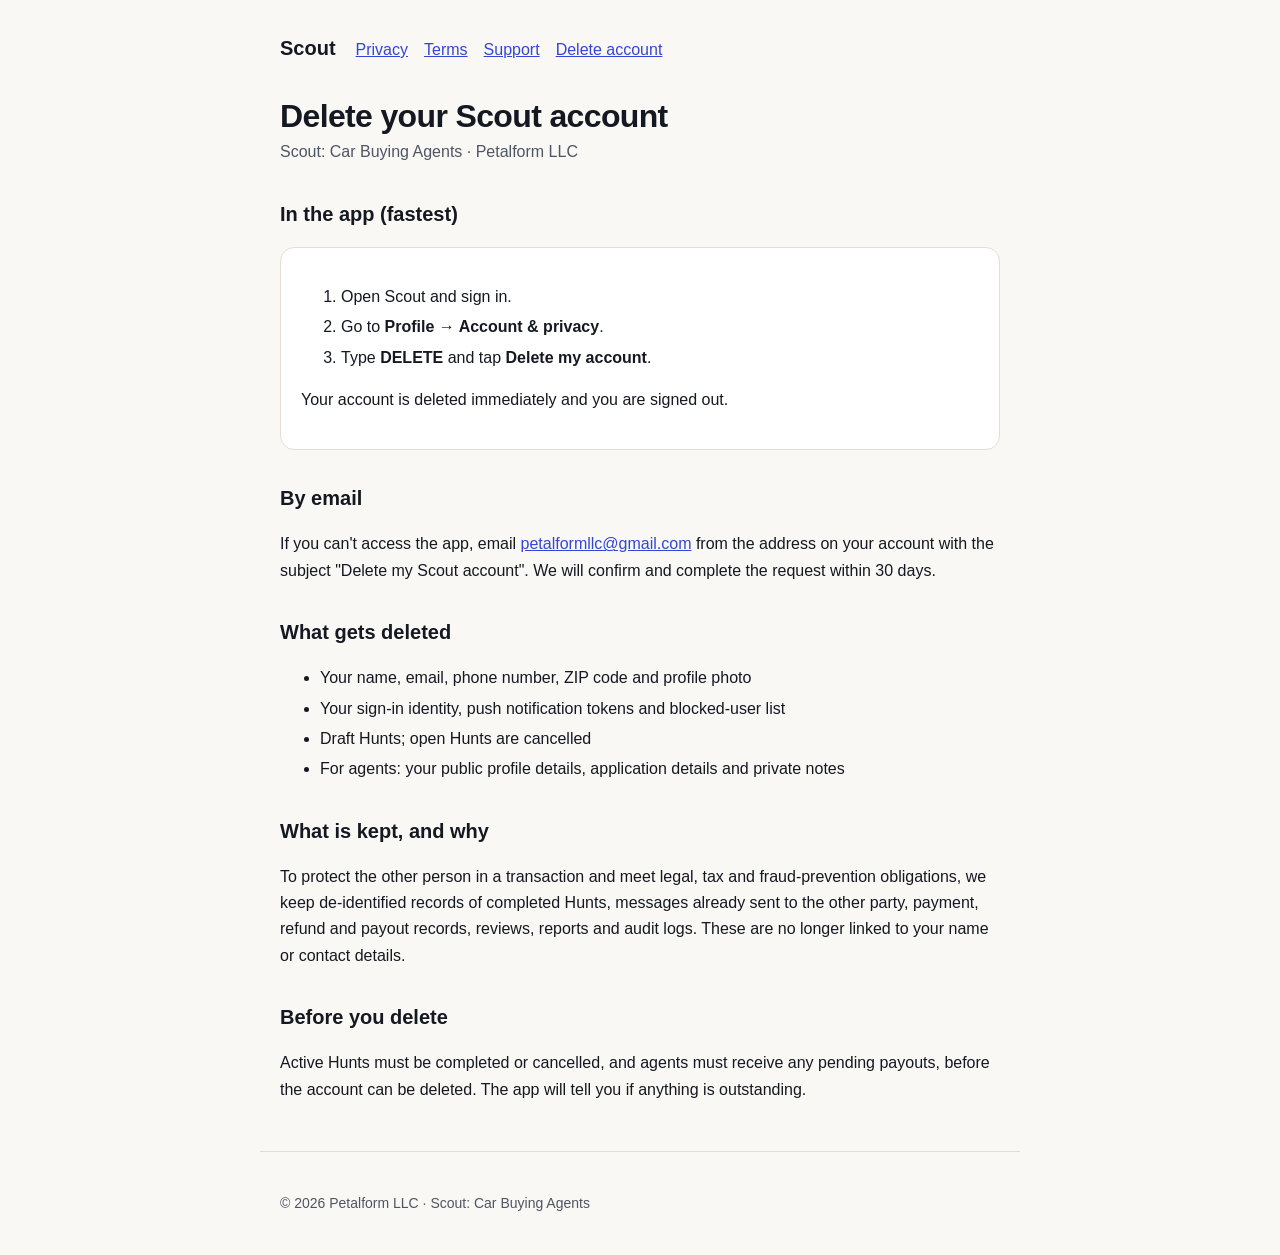
==== delete-account.html @ 2f12bd6a "Add privacy policy, terms, support and account deletion pages Co-Authored-By: Claude Opus 5.5 <norep" ====
<!doctype html>
<html lang="en">
<head>
<meta charset="utf-8">
<meta name="viewport" content="width=device-width, initial-scale=1">
<title>Delete Your Account · Scout</title>
<meta name="description" content="How to delete your Scout: Car Buying Agents account and data.">
<link rel="stylesheet" href="style.css">
</head>
<body>
<header>
  <a class="brand" href="index.html">Scout</a>
  <nav><a href="privacy.html">Privacy</a><a href="terms.html">Terms</a><a href="support.html">Support</a><a href="delete-account.html">Delete account</a></nav>
</header>
<main>
<h1>Delete your Scout account</h1>
<p class="updated">Scout: Car Buying Agents · Petalform LLC</p>

<h2>In the app (fastest)</h2>
<div class="card">
<ol>
  <li>Open Scout and sign in.</li>
  <li>Go to <strong>Profile → Account &amp; privacy</strong>.</li>
  <li>Type <strong>DELETE</strong> and tap <strong>Delete my account</strong>.</li>
</ol>
<p>Your account is deleted immediately and you are signed out.</p>
</div>

<h2>By email</h2>
<p>If you can't access the app, email <a href="mailto:petalformllc@gmail.com?subject=Delete%20my%20Scout%20account">petalformllc@gmail.com</a> from the address on your account with the subject "Delete my Scout account". We will confirm and complete the request within 30 days.</p>

<h2>What gets deleted</h2>
<ul>
  <li>Your name, email, phone number, ZIP code and profile photo</li>
  <li>Your sign-in identity, push notification tokens and blocked-user list</li>
  <li>Draft Hunts; open Hunts are cancelled</li>
  <li>For agents: your public profile details, application details and private notes</li>
</ul>

<h2>What is kept, and why</h2>
<p>To protect the other person in a transaction and meet legal, tax and fraud-prevention obligations, we keep de-identified records of completed Hunts, messages already sent to the other party, payment, refund and payout records, reviews, reports and audit logs. These are no longer linked to your name or contact details.</p>

<h2>Before you delete</h2>
<p>Active Hunts must be completed or cancelled, and agents must receive any pending payouts, before the account can be deleted. The app will tell you if anything is outstanding.</p>
</main>
<footer>© 2026 Petalform LLC · Scout: Car Buying Agents</footer>
</body>
</html>
---- style.css ----
:root {
  --bg: #faf8f5;
  --surface: #ffffff;
  --text: #141821;
  --muted: #4e5563;
  --line: #e3ded5;
  --accent: #3346d3;
}
@media (prefers-color-scheme: dark) {
  :root {
    --bg: #12151c;
    --surface: #1a1e27;
    --text: #eef0f4;
    --muted: #aab0bd;
    --line: #2a303c;
    --accent: #8d9bff;
  }
}
* { box-sizing: border-box; }
body {
  margin: 0;
  background: var(--bg);
  color: var(--text);
  font: 16px/1.65 -apple-system, BlinkMacSystemFont, "Segoe UI", Roboto, Helvetica, Arial, sans-serif;
}
header, main, footer { max-width: 760px; margin: 0 auto; padding: 0 20px; }
header { padding-top: 32px; padding-bottom: 8px; display: flex; gap: 20px; align-items: baseline; flex-wrap: wrap; }
header .brand { font-weight: 700; font-size: 20px; color: var(--text); text-decoration: none; }
header nav { display: flex; gap: 16px; flex-wrap: wrap; }
a { color: var(--accent); }
h1 { font-size: 32px; line-height: 1.2; margin: 24px 0 4px; letter-spacing: -0.02em; }
h2 { font-size: 20px; margin: 32px 0 8px; }
.updated { color: var(--muted); margin: 0 0 24px; }
.card { background: var(--surface); border: 1px solid var(--line); border-radius: 14px; padding: 20px; margin: 16px 0; }
li { margin: 4px 0; }
footer { color: var(--muted); font-size: 14px; padding-top: 40px; padding-bottom: 40px; border-top: 1px solid var(--line); margin-top: 48px; }
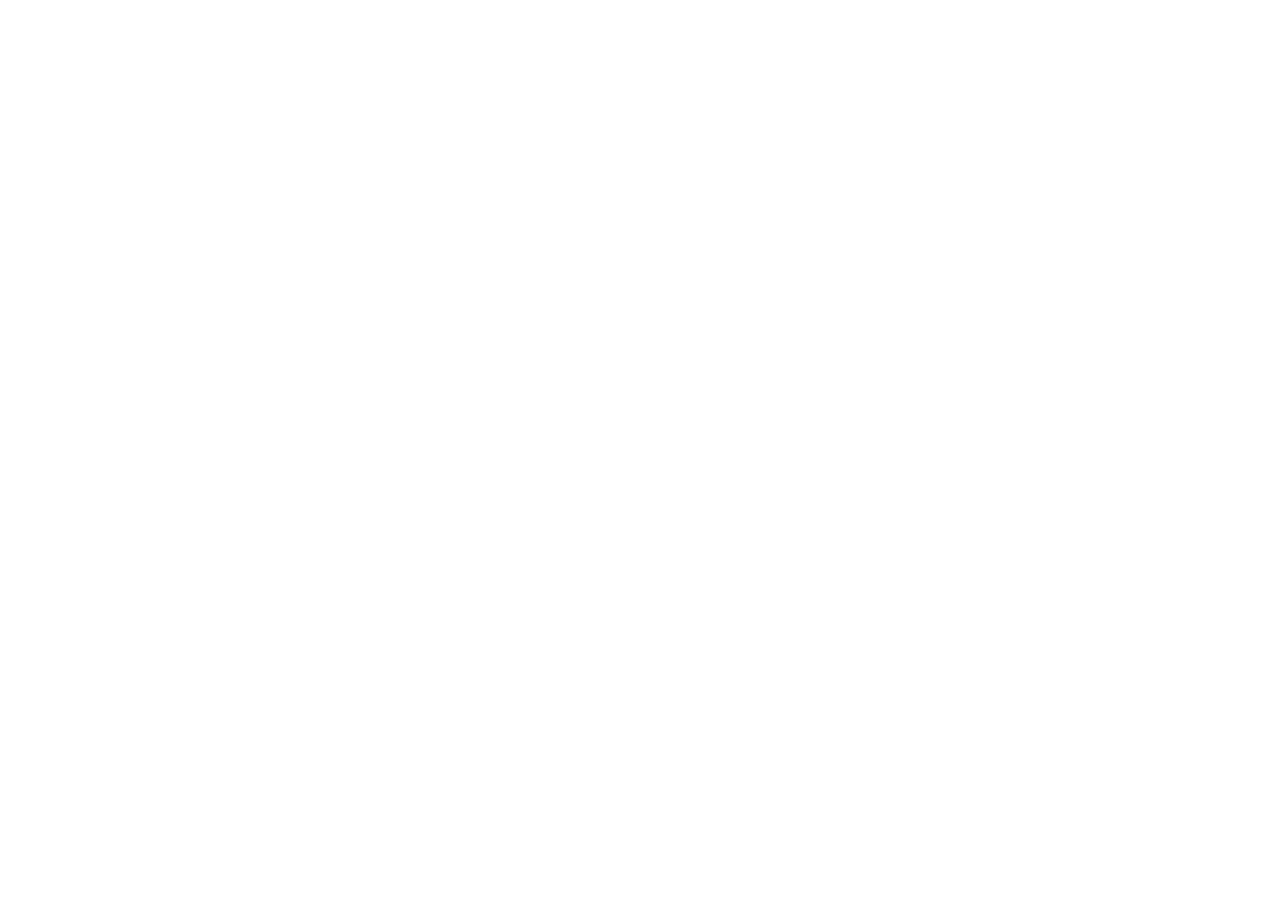
==== commit 56e67b62: "Moved to petalformllc.com: every page now redirects to its new address Co-Authored-By: Claude Opus 5" ====
--- a/delete-account.html
+++ b/delete-account.html
@@ -3,46 +3,12 @@
 <head>
 <meta charset="utf-8">
 <meta name="viewport" content="width=device-width, initial-scale=1">
-<title>Delete Your Account · Scout</title>
-<meta name="description" content="How to delete your Scout: Car Buying Agents account and data.">
-<link rel="stylesheet" href="style.css">
+<title>Delete your Scout account · moved to petalformllc.com</title>
+<link rel="canonical" href="https://petalformllc.com/apps/scout/delete-account/">
+<meta http-equiv="refresh" content="0; url=https://petalformllc.com/apps/scout/delete-account/">
+<script>location.replace("https://petalformllc.com/apps/scout/delete-account/" + location.hash)</script>
 </head>
-<body>
-<header>
-  <a class="brand" href="index.html">Scout</a>
-  <nav><a href="privacy.html">Privacy</a><a href="terms.html">Terms</a><a href="support.html">Support</a><a href="delete-account.html">Delete account</a></nav>
-</header>
-<main>
-<h1>Delete your Scout account</h1>
-<p class="updated">Scout: Car Buying Agents · Petalform LLC</p>
-
-<h2>In the app (fastest)</h2>
-<div class="card">
-<ol>
-  <li>Open Scout and sign in.</li>
-  <li>Go to <strong>Profile → Account &amp; privacy</strong>.</li>
-  <li>Type <strong>DELETE</strong> and tap <strong>Delete my account</strong>.</li>
-</ol>
-<p>Your account is deleted immediately and you are signed out.</p>
-</div>
-
-<h2>By email</h2>
-<p>If you can't access the app, email <a href="mailto:petalformllc@gmail.com?subject=Delete%20my%20Scout%20account">petalformllc@gmail.com</a> from the address on your account with the subject "Delete my Scout account". We will confirm and complete the request within 30 days.</p>
-
-<h2>What gets deleted</h2>
-<ul>
-  <li>Your name, email, phone number, ZIP code and profile photo</li>
-  <li>Your sign-in identity, push notification tokens and blocked-user list</li>
-  <li>Draft Hunts; open Hunts are cancelled</li>
-  <li>For agents: your public profile details, application details and private notes</li>
-</ul>
-
-<h2>What is kept, and why</h2>
-<p>To protect the other person in a transaction and meet legal, tax and fraud-prevention obligations, we keep de-identified records of completed Hunts, messages already sent to the other party, payment, refund and payout records, reviews, reports and audit logs. These are no longer linked to your name or contact details.</p>
-
-<h2>Before you delete</h2>
-<p>Active Hunts must be completed or cancelled, and agents must receive any pending payouts, before the account can be deleted. The app will tell you if anything is outstanding.</p>
-</main>
-<footer>© 2026 Petalform LLC · Scout: Car Buying Agents</footer>
+<body style="font:17px/1.6 system-ui,sans-serif;max-width:560px;margin:15vh auto;padding:0 20px">
+<p>This page has moved to <a href="https://petalformllc.com/apps/scout/delete-account/">petalformllc.com/apps/scout/delete-account/</a>.</p>
 </body>
 </html>
